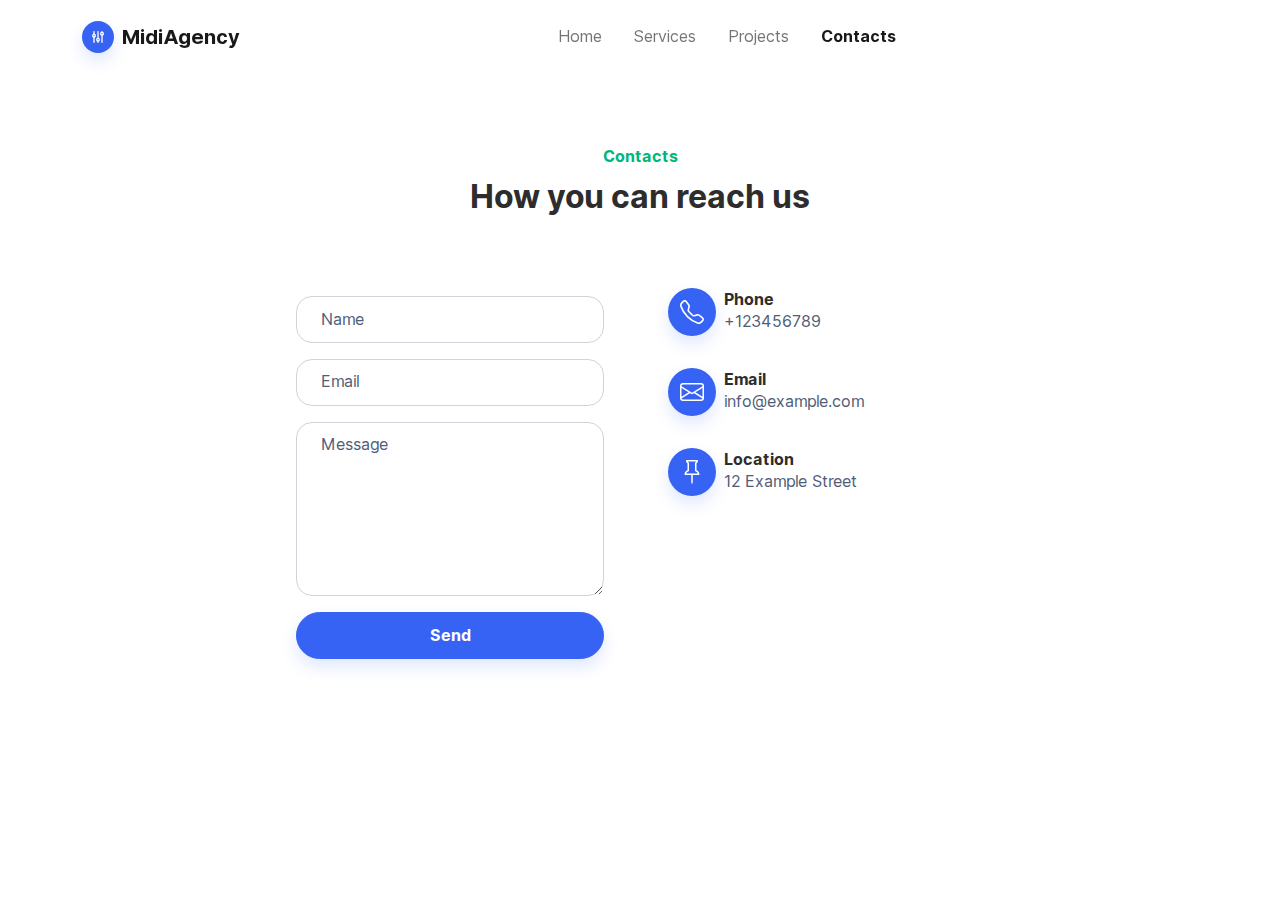
==== contacts.html @ 2e275715 "Website update." ====
<!DOCTYPE html><html lang="en"><head><meta charset="utf-8"><meta name="viewport" content="width=device-width, initial-scale=1.0, shrink-to-fit=no"><title>Contacts - MidiAgency</title><meta name="description" content="MIDI is the world of electronic music artists' agency located in Berlin but is spread all over the world

Our agency is home to a broad staff of talented artists who specialize in all the sounds that move across the entire dance and energy spectrum. With our large selection of artists with unique music, a dedicated team of agents, we are focused on fulfilling the vocal wishes of our clients.
Quality, diligence and commitment are the driving forces behind our agency and dedicated staff.

In addition to booking services, Midi DJ also specializes in managing artists,
Concepts for productions, event support, music, marketing, creative services and production of goods."><link rel="stylesheet" href="/assets/bootstrap/css/bootstrap.min.css?h=db32010cfab07e0465236900e731e9e0"><link rel="stylesheet" href="https://use.fontawesome.com/releases/v5.12.0/css/all.css"><link rel="stylesheet" href="/assets/css/styles.min.css?h=12115ed2b6f255885b6e2bec62ffead2"></head><body style="/*background: url(&quot;design.jpg&quot;);*/background-position: 0 -60px;"><!-- Start: Navbar Centered Links --><nav class="navbar navbar-light navbar-expand-md fixed-top navbar-shrink py-3" id="mainNav"><div class="container"><a class="navbar-brand d-flex align-items-center" href="/"><span class="bs-icon-sm bs-icon-circle bs-icon-primary shadow d-flex justify-content-center align-items-center me-2 bs-icon"><svg xmlns="http://www.w3.org/2000/svg" width="1em" height="1em" viewBox="0 0 24 24" stroke-width="2" stroke="currentColor" fill="none" stroke-linecap="round" stroke-linejoin="round" class="icon icon-tabler icon-tabler-adjustments">
  <path stroke="none" d="M0 0h24v24H0z" fill="none"></path>
  <circle cx="6" cy="10" r="2"></circle>
  <line x1="6" y1="4" x2="6" y2="8"></line>
  <line x1="6" y1="12" x2="6" y2="20"></line>
  <circle cx="12" cy="16" r="2"></circle>
  <line x1="12" y1="4" x2="12" y2="14"></line>
  <line x1="12" y1="18" x2="12" y2="20"></line>
  <circle cx="18" cy="7" r="2"></circle>
  <line x1="18" y1="4" x2="18" y2="5"></line>
  <line x1="18" y1="9" x2="18" y2="20"></line>
</svg></span><span>MidiAgency</span></a><button data-bs-toggle="collapse" class="navbar-toggler" data-bs-target="#navcol-1"><span class="visually-hidden">Toggle navigation</span><span class="navbar-toggler-icon"></span></button><div class="collapse navbar-collapse" id="navcol-1"><ul class="navbar-nav mx-auto"><li class="nav-item"><a class="nav-link" href="/index.html">Home</a></li><li class="nav-item"><a class="nav-link" href="/services.html">Services</a></li><li class="nav-item"><a class="nav-link" href="/projects.html">Projects</a></li><li class="nav-item"><a class="nav-link active" href="/contacts.html">Contacts</a></li></ul></div></div></nav><!-- End: Navbar Centered Links --><!-- Start: Contact Details --><section class="py-5 mt-5"><div class="container py-5"><div class="row mb-5"><div class="col-md-8 col-xl-6 text-center mx-auto"><p class="fw-bold text-success mb-2">Contacts</p><h2 class="fw-bold">How you can reach us</h2></div></div><div class="row d-flex justify-content-center"><div class="col-md-6 col-xl-4"><div><form class="p-3 p-xl-4" method="post"><!-- Start: Success Example --><div class="mb-3"><input class="form-control" type="text" id="name-1" name="name" placeholder="Name"></div><!-- End: Success Example --><!-- Start: Error Example --><div class="mb-3"><input class="form-control" type="email" id="email-1" name="email" placeholder="Email"></div><!-- End: Error Example --><div class="mb-3"><textarea class="form-control" id="message-1" name="message" rows="6" placeholder="Message"></textarea></div><div><button class="btn btn-primary shadow d-block w-100" type="submit">Send </button></div></form></div></div><div class="col-md-4 col-xl-4 d-flex justify-content-center justify-content-xl-start"><div class="d-flex flex-wrap flex-md-column justify-content-md-start align-items-md-start h-100"><div class="d-flex align-items-center p-3"><div class="bs-icon-md bs-icon-circle bs-icon-primary shadow d-flex flex-shrink-0 justify-content-center align-items-center d-inline-block bs-icon bs-icon-md"><svg xmlns="http://www.w3.org/2000/svg" width="1em" height="1em" fill="currentColor" viewBox="0 0 16 16" class="bi bi-telephone">
  <path d="M3.654 1.328a.678.678 0 0 0-1.015-.063L1.605 2.3c-.483.484-.661 1.169-.45 1.77a17.568 17.568 0 0 0 4.168 6.608 17.569 17.569 0 0 0 6.608 4.168c.601.211 1.286.033 1.77-.45l1.034-1.034a.678.678 0 0 0-.063-1.015l-2.307-1.794a.678.678 0 0 0-.58-.122l-2.19.547a1.745 1.745 0 0 1-1.657-.459L5.482 8.062a1.745 1.745 0 0 1-.46-1.657l.548-2.19a.678.678 0 0 0-.122-.58L3.654 1.328zM1.884.511a1.745 1.745 0 0 1 2.612.163L6.29 2.98c.329.423.445.974.315 1.494l-.547 2.19a.678.678 0 0 0 .178.643l2.457 2.457a.678.678 0 0 0 .644.178l2.189-.547a1.745 1.745 0 0 1 1.494.315l2.306 1.794c.829.645.905 1.87.163 2.611l-1.034 1.034c-.74.74-1.846 1.065-2.877.702a18.634 18.634 0 0 1-7.01-4.42 18.634 18.634 0 0 1-4.42-7.009c-.362-1.03-.037-2.137.703-2.877L1.885.511z"></path>
</svg></div><div class="px-2"><h6 class="fw-bold mb-0">Phone</h6><p class="text-muted mb-0">+123456789</p></div></div><div class="d-flex align-items-center p-3"><div class="bs-icon-md bs-icon-circle bs-icon-primary shadow d-flex flex-shrink-0 justify-content-center align-items-center d-inline-block bs-icon bs-icon-md"><svg xmlns="http://www.w3.org/2000/svg" width="1em" height="1em" fill="currentColor" viewBox="0 0 16 16" class="bi bi-envelope">
  <path fill-rule="evenodd" d="M0 4a2 2 0 0 1 2-2h12a2 2 0 0 1 2 2v8a2 2 0 0 1-2 2H2a2 2 0 0 1-2-2V4Zm2-1a1 1 0 0 0-1 1v.217l7 4.2 7-4.2V4a1 1 0 0 0-1-1H2Zm13 2.383-4.708 2.825L15 11.105V5.383Zm-.034 6.876-5.64-3.471L8 9.583l-1.326-.795-5.64 3.47A1 1 0 0 0 2 13h12a1 1 0 0 0 .966-.741ZM1 11.105l4.708-2.897L1 5.383v5.722Z"></path>
</svg></div><div class="px-2"><h6 class="fw-bold mb-0">Email</h6><p class="text-muted mb-0">info@example.com</p></div></div><div class="d-flex align-items-center p-3"><div class="bs-icon-md bs-icon-circle bs-icon-primary shadow d-flex flex-shrink-0 justify-content-center align-items-center d-inline-block bs-icon bs-icon-md"><svg xmlns="http://www.w3.org/2000/svg" width="1em" height="1em" fill="currentColor" viewBox="0 0 16 16" class="bi bi-pin">
  <path d="M4.146.146A.5.5 0 0 1 4.5 0h7a.5.5 0 0 1 .5.5c0 .68-.342 1.174-.646 1.479-.126.125-.25.224-.354.298v4.431l.078.048c.203.127.476.314.751.555C12.36 7.775 13 8.527 13 9.5a.5.5 0 0 1-.5.5h-4v4.5c0 .276-.224 1.5-.5 1.5s-.5-1.224-.5-1.5V10h-4a.5.5 0 0 1-.5-.5c0-.973.64-1.725 1.17-2.189A5.921 5.921 0 0 1 5 6.708V2.277a2.77 2.77 0 0 1-.354-.298C4.342 1.674 4 1.179 4 .5a.5.5 0 0 1 .146-.354zm1.58 1.408-.002-.001.002.001zm-.002-.001.002.001A.5.5 0 0 1 6 2v5a.5.5 0 0 1-.276.447h-.002l-.012.007-.054.03a4.922 4.922 0 0 0-.827.58c-.318.278-.585.596-.725.936h7.792c-.14-.34-.407-.658-.725-.936a4.915 4.915 0 0 0-.881-.61l-.012-.006h-.002A.5.5 0 0 1 10 7V2a.5.5 0 0 1 .295-.458 1.775 1.775 0 0 0 .351-.271c.08-.08.155-.17.214-.271H5.14c.06.1.133.191.214.271a1.78 1.78 0 0 0 .37.282z"></path>
</svg></div><div class="px-2"><h6 class="fw-bold mb-0">Location</h6><p class="text-muted mb-0">12 Example Street</p></div></div></div></div></div></div></section><!-- End: Contact Details --><!-- Start: Footer Multi Column --><footer class="bg-primary-gradient"></footer><!-- End: Footer Multi Column --><script src="https://cdnjs.cloudflare.com/ajax/libs/jquery/3.6.0/jquery.min.js"></script><script src="https://cdn.jsdelivr.net/npm/bootstrap@5.1.3/dist/js/bootstrap.bundle.min.js"></script><script src="/assets/js/script.min.js?h=2d5c83a0b230af4e0f7b277aff5d5fd7"></script></body></html>
---- assets/css/styles.min.css ----
@font-face{font-family:Inter;src:url(/assets/fonts/UcC73FwrK3iLTeHuS_fvQtMwCp50KnMa2JL7W0Q5n-wU.woff2?h=61f4f1af6dde9423e3bc294e742960f8) format('woff2');font-weight:300;font-style:normal;font-display:swap;unicode-range:U+0460-052F,U+1C80-1C88,U+20B4,U+2DE0-2DFF,U+A640-A69F,U+FE2E-FE2F}@font-face{font-family:Inter;src:url(/assets/fonts/UcC73FwrK3iLTeHuS_fvQtMwCp50KnMa0ZL7W0Q5n-wU.woff2?h=61f4f1af6dde9423e3bc294e742960f8) format('woff2');font-weight:300;font-style:normal;font-display:swap;unicode-range:U+0400-045F,U+0490-0491,U+04B0-04B1,U+2116}@font-face{font-family:Inter;src:url(/assets/fonts/UcC73FwrK3iLTeHuS_fvQtMwCp50KnMa2ZL7W0Q5n-wU.woff2?h=61f4f1af6dde9423e3bc294e742960f8) format('woff2');font-weight:300;font-style:normal;font-display:swap;unicode-range:U+1F00-1FFF}@font-face{font-family:Inter;src:url(/assets/fonts/UcC73FwrK3iLTeHuS_fvQtMwCp50KnMa1pL7W0Q5n-wU.woff2?h=61f4f1af6dde9423e3bc294e742960f8) format('woff2');font-weight:300;font-style:normal;font-display:swap;unicode-range:U+0370-03FF}@font-face{font-family:Inter;src:url(/assets/fonts/UcC73FwrK3iLTeHuS_fvQtMwCp50KnMa2pL7W0Q5n-wU.woff2?h=61f4f1af6dde9423e3bc294e742960f8) format('woff2');font-weight:300;font-style:normal;font-display:swap;unicode-range:U+0102-0103,U+0110-0111,U+0128-0129,U+0168-0169,U+01A0-01A1,U+01AF-01B0,U+1EA0-1EF9,U+20AB}@font-face{font-family:Inter;src:url(/assets/fonts/UcC73FwrK3iLTeHuS_fvQtMwCp50KnMa25L7W0Q5n-wU.woff2?h=61f4f1af6dde9423e3bc294e742960f8) format('woff2');font-weight:300;font-style:normal;font-display:swap;unicode-range:U+0100-024F,U+0259,U+1E00-1EFF,U+2020,U+20A0-20AB,U+20AD-20CF,U+2113,U+2C60-2C7F,U+A720-A7FF}@font-face{font-family:Inter;src:url(/assets/fonts/UcC73FwrK3iLTeHuS_fvQtMwCp50KnMa1ZL7W0Q5nw.woff2?h=61f4f1af6dde9423e3bc294e742960f8) format('woff2');font-weight:300;font-style:normal;font-display:swap;unicode-range:U+0000-00FF,U+0131,U+0152-0153,U+02BB-02BC,U+02C6,U+02DA,U+02DC,U+2000-206F,U+2074,U+20AC,U+2122,U+2191,U+2193,U+2212,U+2215,U+FEFF,U+FFFD}@font-face{font-family:Inter;src:url(/assets/fonts/UcC73FwrK3iLTeHuS_fvQtMwCp50KnMa2JL7W0Q5n-wU.woff2?h=61f4f1af6dde9423e3bc294e742960f8) format('woff2');font-weight:400;font-style:normal;font-display:swap;unicode-range:U+0460-052F,U+1C80-1C88,U+20B4,U+2DE0-2DFF,U+A640-A69F,U+FE2E-FE2F}@font-face{font-family:Inter;src:url(/assets/fonts/UcC73FwrK3iLTeHuS_fvQtMwCp50KnMa0ZL7W0Q5n-wU.woff2?h=61f4f1af6dde9423e3bc294e742960f8) format('woff2');font-weight:400;font-style:normal;font-display:swap;unicode-range:U+0400-045F,U+0490-0491,U+04B0-04B1,U+2116}@font-face{font-family:Inter;src:url(/assets/fonts/UcC73FwrK3iLTeHuS_fvQtMwCp50KnMa2ZL7W0Q5n-wU.woff2?h=61f4f1af6dde9423e3bc294e742960f8) format('woff2');font-weight:400;font-style:normal;font-display:swap;unicode-range:U+1F00-1FFF}@font-face{font-family:Inter;src:url(/assets/fonts/UcC73FwrK3iLTeHuS_fvQtMwCp50KnMa1pL7W0Q5n-wU.woff2?h=61f4f1af6dde9423e3bc294e742960f8) format('woff2');font-weight:400;font-style:normal;font-display:swap;unicode-range:U+0370-03FF}@font-face{font-family:Inter;src:url(/assets/fonts/UcC73FwrK3iLTeHuS_fvQtMwCp50KnMa2pL7W0Q5n-wU.woff2?h=61f4f1af6dde9423e3bc294e742960f8) format('woff2');font-weight:400;font-style:normal;font-display:swap;unicode-range:U+0102-0103,U+0110-0111,U+0128-0129,U+0168-0169,U+01A0-01A1,U+01AF-01B0,U+1EA0-1EF9,U+20AB}@font-face{font-family:Inter;src:url(/assets/fonts/UcC73FwrK3iLTeHuS_fvQtMwCp50KnMa25L7W0Q5n-wU.woff2?h=61f4f1af6dde9423e3bc294e742960f8) format('woff2');font-weight:400;font-style:normal;font-display:swap;unicode-range:U+0100-024F,U+0259,U+1E00-1EFF,U+2020,U+20A0-20AB,U+20AD-20CF,U+2113,U+2C60-2C7F,U+A720-A7FF}@font-face{font-family:Inter;src:url(/assets/fonts/UcC73FwrK3iLTeHuS_fvQtMwCp50KnMa1ZL7W0Q5nw.woff2?h=61f4f1af6dde9423e3bc294e742960f8) format('woff2');font-weight:400;font-style:normal;font-display:swap;unicode-range:U+0000-00FF,U+0131,U+0152-0153,U+02BB-02BC,U+02C6,U+02DA,U+02DC,U+2000-206F,U+2074,U+20AC,U+2122,U+2191,U+2193,U+2212,U+2215,U+FEFF,U+FFFD}@font-face{font-family:Inter;src:url(/assets/fonts/UcC73FwrK3iLTeHuS_fvQtMwCp50KnMa2JL7W0Q5n-wU.woff2?h=61f4f1af6dde9423e3bc294e742960f8) format('woff2');font-weight:600;font-style:normal;font-display:swap;unicode-range:U+0460-052F,U+1C80-1C88,U+20B4,U+2DE0-2DFF,U+A640-A69F,U+FE2E-FE2F}@font-face{font-family:Inter;src:url(/assets/fonts/UcC73FwrK3iLTeHuS_fvQtMwCp50KnMa0ZL7W0Q5n-wU.woff2?h=61f4f1af6dde9423e3bc294e742960f8) format('woff2');font-weight:600;font-style:normal;font-display:swap;unicode-range:U+0400-045F,U+0490-0491,U+04B0-04B1,U+2116}@font-face{font-family:Inter;src:url(/assets/fonts/UcC73FwrK3iLTeHuS_fvQtMwCp50KnMa2ZL7W0Q5n-wU.woff2?h=61f4f1af6dde9423e3bc294e742960f8) format('woff2');font-weight:600;font-style:normal;font-display:swap;unicode-range:U+1F00-1FFF}@font-face{font-family:Inter;src:url(/assets/fonts/UcC73FwrK3iLTeHuS_fvQtMwCp50KnMa1pL7W0Q5n-wU.woff2?h=61f4f1af6dde9423e3bc294e742960f8) format('woff2');font-weight:600;font-style:normal;font-display:swap;unicode-range:U+0370-03FF}@font-face{font-family:Inter;src:url(/assets/fonts/UcC73FwrK3iLTeHuS_fvQtMwCp50KnMa2pL7W0Q5n-wU.woff2?h=61f4f1af6dde9423e3bc294e742960f8) format('woff2');font-weight:600;font-style:normal;font-display:swap;unicode-range:U+0102-0103,U+0110-0111,U+0128-0129,U+0168-0169,U+01A0-01A1,U+01AF-01B0,U+1EA0-1EF9,U+20AB}@font-face{font-family:Inter;src:url(/assets/fonts/UcC73FwrK3iLTeHuS_fvQtMwCp50KnMa25L7W0Q5n-wU.woff2?h=61f4f1af6dde9423e3bc294e742960f8) format('woff2');font-weight:600;font-style:normal;font-display:swap;unicode-range:U+0100-024F,U+0259,U+1E00-1EFF,U+2020,U+20A0-20AB,U+20AD-20CF,U+2113,U+2C60-2C7F,U+A720-A7FF}@font-face{font-family:Inter;src:url(/assets/fonts/UcC73FwrK3iLTeHuS_fvQtMwCp50KnMa1ZL7W0Q5nw.woff2?h=61f4f1af6dde9423e3bc294e742960f8) format('woff2');font-weight:600;font-style:normal;font-display:swap;unicode-range:U+0000-00FF,U+0131,U+0152-0153,U+02BB-02BC,U+02C6,U+02DA,U+02DC,U+2000-206F,U+2074,U+20AC,U+2122,U+2191,U+2193,U+2212,U+2215,U+FEFF,U+FFFD}@font-face{font-family:Inter;src:url(/assets/fonts/UcC73FwrK3iLTeHuS_fvQtMwCp50KnMa2JL7W0Q5n-wU.woff2?h=61f4f1af6dde9423e3bc294e742960f8) format('woff2');font-weight:700;font-style:normal;font-display:swap;unicode-range:U+0460-052F,U+1C80-1C88,U+20B4,U+2DE0-2DFF,U+A640-A69F,U+FE2E-FE2F}@font-face{font-family:Inter;src:url(/assets/fonts/UcC73FwrK3iLTeHuS_fvQtMwCp50KnMa0ZL7W0Q5n-wU.woff2?h=61f4f1af6dde9423e3bc294e742960f8) format('woff2');font-weight:700;font-style:normal;font-display:swap;unicode-range:U+0400-045F,U+0490-0491,U+04B0-04B1,U+2116}@font-face{font-family:Inter;src:url(/assets/fonts/UcC73FwrK3iLTeHuS_fvQtMwCp50KnMa2ZL7W0Q5n-wU.woff2?h=61f4f1af6dde9423e3bc294e742960f8) format('woff2');font-weight:700;font-style:normal;font-display:swap;unicode-range:U+1F00-1FFF}@font-face{font-family:Inter;src:url(/assets/fonts/UcC73FwrK3iLTeHuS_fvQtMwCp50KnMa1pL7W0Q5n-wU.woff2?h=61f4f1af6dde9423e3bc294e742960f8) format('woff2');font-weight:700;font-style:normal;font-display:swap;unicode-range:U+0370-03FF}@font-face{font-family:Inter;src:url(/assets/fonts/UcC73FwrK3iLTeHuS_fvQtMwCp50KnMa2pL7W0Q5n-wU.woff2?h=61f4f1af6dde9423e3bc294e742960f8) format('woff2');font-weight:700;font-style:normal;font-display:swap;unicode-range:U+0102-0103,U+0110-0111,U+0128-0129,U+0168-0169,U+01A0-01A1,U+01AF-01B0,U+1EA0-1EF9,U+20AB}@font-face{font-family:Inter;src:url(/assets/fonts/UcC73FwrK3iLTeHuS_fvQtMwCp50KnMa25L7W0Q5n-wU.woff2?h=61f4f1af6dde9423e3bc294e742960f8) format('woff2');font-weight:700;font-style:normal;font-display:swap;unicode-range:U+0100-024F,U+0259,U+1E00-1EFF,U+2020,U+20A0-20AB,U+20AD-20CF,U+2113,U+2C60-2C7F,U+A720-A7FF}@font-face{font-family:Inter;src:url(/assets/fonts/UcC73FwrK3iLTeHuS_fvQtMwCp50KnMa1ZL7W0Q5nw.woff2?h=61f4f1af6dde9423e3bc294e742960f8) format('woff2');font-weight:700;font-style:normal;font-display:swap;unicode-range:U+0000-00FF,U+0131,U+0152-0153,U+02BB-02BC,U+02C6,U+02DA,U+02DC,U+2000-206F,U+2074,U+20AC,U+2122,U+2191,U+2193,U+2212,U+2215,U+FEFF,U+FFFD}@font-face{font-family:Inter;src:url(/assets/fonts/UcC73FwrK3iLTeHuS_fvQtMwCp50KnMa2JL7W0Q5n-wU.woff2?h=61f4f1af6dde9423e3bc294e742960f8) format('woff2');font-weight:800;font-style:normal;font-display:swap;unicode-range:U+0460-052F,U+1C80-1C88,U+20B4,U+2DE0-2DFF,U+A640-A69F,U+FE2E-FE2F}@font-face{font-family:Inter;src:url(/assets/fonts/UcC73FwrK3iLTeHuS_fvQtMwCp50KnMa0ZL7W0Q5n-wU.woff2?h=61f4f1af6dde9423e3bc294e742960f8) format('woff2');font-weight:800;font-style:normal;font-display:swap;unicode-range:U+0400-045F,U+0490-0491,U+04B0-04B1,U+2116}@font-face{font-family:Inter;src:url(/assets/fonts/UcC73FwrK3iLTeHuS_fvQtMwCp50KnMa2ZL7W0Q5n-wU.woff2?h=61f4f1af6dde9423e3bc294e742960f8) format('woff2');font-weight:800;font-style:normal;font-display:swap;unicode-range:U+1F00-1FFF}@font-face{font-family:Inter;src:url(/assets/fonts/UcC73FwrK3iLTeHuS_fvQtMwCp50KnMa1pL7W0Q5n-wU.woff2?h=61f4f1af6dde9423e3bc294e742960f8) format('woff2');font-weight:800;font-style:normal;font-display:swap;unicode-range:U+0370-03FF}@font-face{font-family:Inter;src:url(/assets/fonts/UcC73FwrK3iLTeHuS_fvQtMwCp50KnMa2pL7W0Q5n-wU.woff2?h=61f4f1af6dde9423e3bc294e742960f8) format('woff2');font-weight:800;font-style:normal;font-display:swap;unicode-range:U+0102-0103,U+0110-0111,U+0128-0129,U+0168-0169,U+01A0-01A1,U+01AF-01B0,U+1EA0-1EF9,U+20AB}@font-face{font-family:Inter;src:url(/assets/fonts/UcC73FwrK3iLTeHuS_fvQtMwCp50KnMa25L7W0Q5n-wU.woff2?h=61f4f1af6dde9423e3bc294e742960f8) format('woff2');font-weight:800;font-style:normal;font-display:swap;unicode-range:U+0100-024F,U+0259,U+1E00-1EFF,U+2020,U+20A0-20AB,U+20AD-20CF,U+2113,U+2C60-2C7F,U+A720-A7FF}@font-face{font-family:Inter;src:url(/assets/fonts/UcC73FwrK3iLTeHuS_fvQtMwCp50KnMa1ZL7W0Q5nw.woff2?h=61f4f1af6dde9423e3bc294e742960f8) format('woff2');font-weight:800;font-style:normal;font-display:swap;unicode-range:U+0000-00FF,U+0131,U+0152-0153,U+02BB-02BC,U+02C6,U+02DA,U+02DC,U+2000-206F,U+2074,U+20AC,U+2122,U+2191,U+2193,U+2212,U+2215,U+FEFF,U+FFFD}
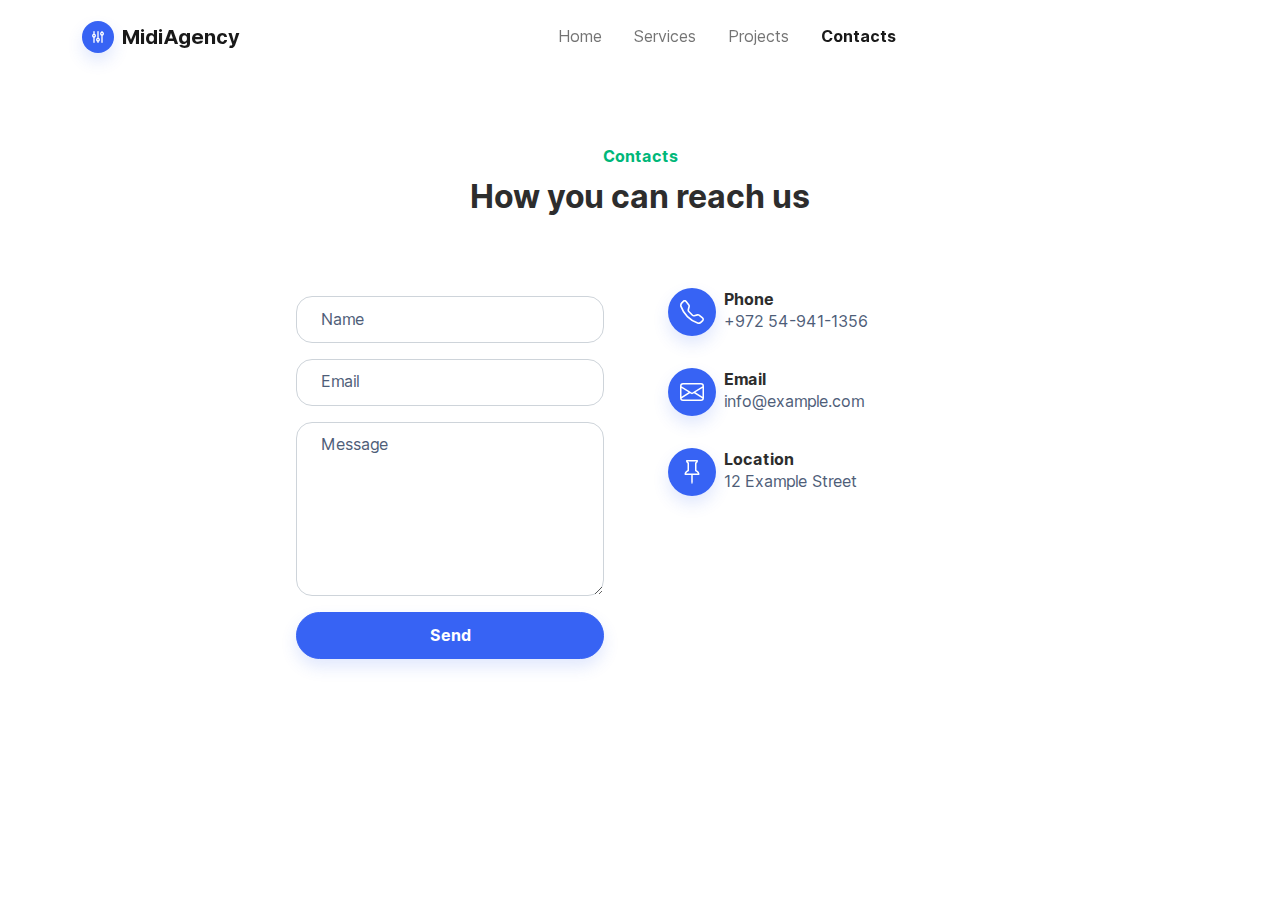
==== commit 7268e136: "Website update." ====
--- a/contacts.html
+++ b/contacts.html
@@ -4,7 +4,7 @@
 Quality, diligence and commitment are the driving forces behind our agency and dedicated staff.
 
 In addition to booking services, Midi DJ also specializes in managing artists,
-Concepts for productions, event support, music, marketing, creative services and production of goods."><link rel="stylesheet" href="/assets/bootstrap/css/bootstrap.min.css?h=db32010cfab07e0465236900e731e9e0"><link rel="stylesheet" href="https://use.fontawesome.com/releases/v5.12.0/css/all.css"><link rel="stylesheet" href="/assets/css/styles.min.css?h=12115ed2b6f255885b6e2bec62ffead2"></head><body style="/*background: url(&quot;design.jpg&quot;);*/background-position: 0 -60px;"><!-- Start: Navbar Centered Links --><nav class="navbar navbar-light navbar-expand-md fixed-top navbar-shrink py-3" id="mainNav"><div class="container"><a class="navbar-brand d-flex align-items-center" href="/"><span class="bs-icon-sm bs-icon-circle bs-icon-primary shadow d-flex justify-content-center align-items-center me-2 bs-icon"><svg xmlns="http://www.w3.org/2000/svg" width="1em" height="1em" viewBox="0 0 24 24" stroke-width="2" stroke="currentColor" fill="none" stroke-linecap="round" stroke-linejoin="round" class="icon icon-tabler icon-tabler-adjustments">
+Concepts for productions, event support, music, marketing, creative services and production of goods."><link rel="stylesheet" href="/assets/bootstrap/css/bootstrap.min.css?h=410680ff209e7062244764982566d50f"><link rel="stylesheet" href="https://use.fontawesome.com/releases/v5.12.0/css/all.css"><link rel="stylesheet" href="/assets/css/styles.min.css?h=16138c162886e720baf637e8d35805d2"></head><body style="/*background: url(&quot;design.jpg&quot;);*/background-position: 0 -60px;"><!-- Start: Navbar Centered Links --><nav class="navbar navbar-light navbar-expand-md fixed-top navbar-shrink py-3" id="mainNav"><div class="container"><a class="navbar-brand d-flex align-items-center" href="/"><span class="bs-icon-sm bs-icon-circle bs-icon-primary shadow d-flex justify-content-center align-items-center me-2 bs-icon"><svg xmlns="http://www.w3.org/2000/svg" width="1em" height="1em" viewBox="0 0 24 24" stroke-width="2" stroke="currentColor" fill="none" stroke-linecap="round" stroke-linejoin="round" class="icon icon-tabler icon-tabler-adjustments">
   <path stroke="none" d="M0 0h24v24H0z" fill="none"></path>
   <circle cx="6" cy="10" r="2"></circle>
   <line x1="6" y1="4" x2="6" y2="8"></line>
@@ -17,7 +17,7 @@
   <line x1="18" y1="9" x2="18" y2="20"></line>
 </svg></span><span>MidiAgency</span></a><button data-bs-toggle="collapse" class="navbar-toggler" data-bs-target="#navcol-1"><span class="visually-hidden">Toggle navigation</span><span class="navbar-toggler-icon"></span></button><div class="collapse navbar-collapse" id="navcol-1"><ul class="navbar-nav mx-auto"><li class="nav-item"><a class="nav-link" href="/index.html">Home</a></li><li class="nav-item"><a class="nav-link" href="/services.html">Services</a></li><li class="nav-item"><a class="nav-link" href="/projects.html">Projects</a></li><li class="nav-item"><a class="nav-link active" href="/contacts.html">Contacts</a></li></ul></div></div></nav><!-- End: Navbar Centered Links --><!-- Start: Contact Details --><section class="py-5 mt-5"><div class="container py-5"><div class="row mb-5"><div class="col-md-8 col-xl-6 text-center mx-auto"><p class="fw-bold text-success mb-2">Contacts</p><h2 class="fw-bold">How you can reach us</h2></div></div><div class="row d-flex justify-content-center"><div class="col-md-6 col-xl-4"><div><form class="p-3 p-xl-4" method="post"><!-- Start: Success Example --><div class="mb-3"><input class="form-control" type="text" id="name-1" name="name" placeholder="Name"></div><!-- End: Success Example --><!-- Start: Error Example --><div class="mb-3"><input class="form-control" type="email" id="email-1" name="email" placeholder="Email"></div><!-- End: Error Example --><div class="mb-3"><textarea class="form-control" id="message-1" name="message" rows="6" placeholder="Message"></textarea></div><div><button class="btn btn-primary shadow d-block w-100" type="submit">Send </button></div></form></div></div><div class="col-md-4 col-xl-4 d-flex justify-content-center justify-content-xl-start"><div class="d-flex flex-wrap flex-md-column justify-content-md-start align-items-md-start h-100"><div class="d-flex align-items-center p-3"><div class="bs-icon-md bs-icon-circle bs-icon-primary shadow d-flex flex-shrink-0 justify-content-center align-items-center d-inline-block bs-icon bs-icon-md"><svg xmlns="http://www.w3.org/2000/svg" width="1em" height="1em" fill="currentColor" viewBox="0 0 16 16" class="bi bi-telephone">
   <path d="M3.654 1.328a.678.678 0 0 0-1.015-.063L1.605 2.3c-.483.484-.661 1.169-.45 1.77a17.568 17.568 0 0 0 4.168 6.608 17.569 17.569 0 0 0 6.608 4.168c.601.211 1.286.033 1.77-.45l1.034-1.034a.678.678 0 0 0-.063-1.015l-2.307-1.794a.678.678 0 0 0-.58-.122l-2.19.547a1.745 1.745 0 0 1-1.657-.459L5.482 8.062a1.745 1.745 0 0 1-.46-1.657l.548-2.19a.678.678 0 0 0-.122-.58L3.654 1.328zM1.884.511a1.745 1.745 0 0 1 2.612.163L6.29 2.98c.329.423.445.974.315 1.494l-.547 2.19a.678.678 0 0 0 .178.643l2.457 2.457a.678.678 0 0 0 .644.178l2.189-.547a1.745 1.745 0 0 1 1.494.315l2.306 1.794c.829.645.905 1.87.163 2.611l-1.034 1.034c-.74.74-1.846 1.065-2.877.702a18.634 18.634 0 0 1-7.01-4.42 18.634 18.634 0 0 1-4.42-7.009c-.362-1.03-.037-2.137.703-2.877L1.885.511z"></path>
-</svg></div><div class="px-2"><h6 class="fw-bold mb-0">Phone</h6><p class="text-muted mb-0">+123456789</p></div></div><div class="d-flex align-items-center p-3"><div class="bs-icon-md bs-icon-circle bs-icon-primary shadow d-flex flex-shrink-0 justify-content-center align-items-center d-inline-block bs-icon bs-icon-md"><svg xmlns="http://www.w3.org/2000/svg" width="1em" height="1em" fill="currentColor" viewBox="0 0 16 16" class="bi bi-envelope">
+</svg></div><div class="px-2"><h6 class="fw-bold mb-0">Phone</h6><p class="text-muted mb-0">+972 54-941-1356</p></div></div><div class="d-flex align-items-center p-3"><div class="bs-icon-md bs-icon-circle bs-icon-primary shadow d-flex flex-shrink-0 justify-content-center align-items-center d-inline-block bs-icon bs-icon-md"><svg xmlns="http://www.w3.org/2000/svg" width="1em" height="1em" fill="currentColor" viewBox="0 0 16 16" class="bi bi-envelope">
   <path fill-rule="evenodd" d="M0 4a2 2 0 0 1 2-2h12a2 2 0 0 1 2 2v8a2 2 0 0 1-2 2H2a2 2 0 0 1-2-2V4Zm2-1a1 1 0 0 0-1 1v.217l7 4.2 7-4.2V4a1 1 0 0 0-1-1H2Zm13 2.383-4.708 2.825L15 11.105V5.383Zm-.034 6.876-5.64-3.471L8 9.583l-1.326-.795-5.64 3.47A1 1 0 0 0 2 13h12a1 1 0 0 0 .966-.741ZM1 11.105l4.708-2.897L1 5.383v5.722Z"></path>
 </svg></div><div class="px-2"><h6 class="fw-bold mb-0">Email</h6><p class="text-muted mb-0">info@example.com</p></div></div><div class="d-flex align-items-center p-3"><div class="bs-icon-md bs-icon-circle bs-icon-primary shadow d-flex flex-shrink-0 justify-content-center align-items-center d-inline-block bs-icon bs-icon-md"><svg xmlns="http://www.w3.org/2000/svg" width="1em" height="1em" fill="currentColor" viewBox="0 0 16 16" class="bi bi-pin">
   <path d="M4.146.146A.5.5 0 0 1 4.5 0h7a.5.5 0 0 1 .5.5c0 .68-.342 1.174-.646 1.479-.126.125-.25.224-.354.298v4.431l.078.048c.203.127.476.314.751.555C12.36 7.775 13 8.527 13 9.5a.5.5 0 0 1-.5.5h-4v4.5c0 .276-.224 1.5-.5 1.5s-.5-1.224-.5-1.5V10h-4a.5.5 0 0 1-.5-.5c0-.973.64-1.725 1.17-2.189A5.921 5.921 0 0 1 5 6.708V2.277a2.77 2.77 0 0 1-.354-.298C4.342 1.674 4 1.179 4 .5a.5.5 0 0 1 .146-.354zm1.58 1.408-.002-.001.002.001zm-.002-.001.002.001A.5.5 0 0 1 6 2v5a.5.5 0 0 1-.276.447h-.002l-.012.007-.054.03a4.922 4.922 0 0 0-.827.58c-.318.278-.585.596-.725.936h7.792c-.14-.34-.407-.658-.725-.936a4.915 4.915 0 0 0-.881-.61l-.012-.006h-.002A.5.5 0 0 1 10 7V2a.5.5 0 0 1 .295-.458 1.775 1.775 0 0 0 .351-.271c.08-.08.155-.17.214-.271H5.14c.06.1.133.191.214.271a1.78 1.78 0 0 0 .37.282z"></path>
--- a/assets/css/styles.min.css
+++ b/assets/css/styles.min.css
@@ -1 +1 @@
-@font-face{font-family:Inter;src:url(/assets/fonts/UcC73FwrK3iLTeHuS_fvQtMwCp50KnMa2JL7W0Q5n-wU.woff2?h=61f4f1af6dde9423e3bc294e742960f8) format('woff2');font-weight:300;font-style:normal;font-display:swap;unicode-range:U+0460-052F,U+1C80-1C88,U+20B4,U+2DE0-2DFF,U+A640-A69F,U+FE2E-FE2F}@font-face{font-family:Inter;src:url(/assets/fonts/UcC73FwrK3iLTeHuS_fvQtMwCp50KnMa0ZL7W0Q5n-wU.woff2?h=61f4f1af6dde9423e3bc294e742960f8) format('woff2');font-weight:300;font-style:normal;font-display:swap;unicode-range:U+0400-045F,U+0490-0491,U+04B0-04B1,U+2116}@font-face{font-family:Inter;src:url(/assets/fonts/UcC73FwrK3iLTeHuS_fvQtMwCp50KnMa2ZL7W0Q5n-wU.woff2?h=61f4f1af6dde9423e3bc294e742960f8) format('woff2');font-weight:300;font-style:normal;font-display:swap;unicode-range:U+1F00-1FFF}@font-face{font-family:Inter;src:url(/assets/fonts/UcC73FwrK3iLTeHuS_fvQtMwCp50KnMa1pL7W0Q5n-wU.woff2?h=61f4f1af6dde9423e3bc294e742960f8) format('woff2');font-weight:300;font-style:normal;font-display:swap;unicode-range:U+0370-03FF}@font-face{font-family:Inter;src:url(/assets/fonts/UcC73FwrK3iLTeHuS_fvQtMwCp50KnMa2pL7W0Q5n-wU.woff2?h=61f4f1af6dde9423e3bc294e742960f8) format('woff2');font-weight:300;font-style:normal;font-display:swap;unicode-range:U+0102-0103,U+0110-0111,U+0128-0129,U+0168-0169,U+01A0-01A1,U+01AF-01B0,U+1EA0-1EF9,U+20AB}@font-face{font-family:Inter;src:url(/assets/fonts/UcC73FwrK3iLTeHuS_fvQtMwCp50KnMa25L7W0Q5n-wU.woff2?h=61f4f1af6dde9423e3bc294e742960f8) format('woff2');font-weight:300;font-style:normal;font-display:swap;unicode-range:U+0100-024F,U+0259,U+1E00-1EFF,U+2020,U+20A0-20AB,U+20AD-20CF,U+2113,U+2C60-2C7F,U+A720-A7FF}@font-face{font-family:Inter;src:url(/assets/fonts/UcC73FwrK3iLTeHuS_fvQtMwCp50KnMa1ZL7W0Q5nw.woff2?h=61f4f1af6dde9423e3bc294e742960f8) format('woff2');font-weight:300;font-style:normal;font-display:swap;unicode-range:U+0000-00FF,U+0131,U+0152-0153,U+02BB-02BC,U+02C6,U+02DA,U+02DC,U+2000-206F,U+2074,U+20AC,U+2122,U+2191,U+2193,U+2212,U+2215,U+FEFF,U+FFFD}@font-face{font-family:Inter;src:url(/assets/fonts/UcC73FwrK3iLTeHuS_fvQtMwCp50KnMa2JL7W0Q5n-wU.woff2?h=61f4f1af6dde9423e3bc294e742960f8) format('woff2');font-weight:400;font-style:normal;font-display:swap;unicode-range:U+0460-052F,U+1C80-1C88,U+20B4,U+2DE0-2DFF,U+A640-A69F,U+FE2E-FE2F}@font-face{font-family:Inter;src:url(/assets/fonts/UcC73FwrK3iLTeHuS_fvQtMwCp50KnMa0ZL7W0Q5n-wU.woff2?h=61f4f1af6dde9423e3bc294e742960f8) format('woff2');font-weight:400;font-style:normal;font-display:swap;unicode-range:U+0400-045F,U+0490-0491,U+04B0-04B1,U+2116}@font-face{font-family:Inter;src:url(/assets/fonts/UcC73FwrK3iLTeHuS_fvQtMwCp50KnMa2ZL7W0Q5n-wU.woff2?h=61f4f1af6dde9423e3bc294e742960f8) format('woff2');font-weight:400;font-style:normal;font-display:swap;unicode-range:U+1F00-1FFF}@font-face{font-family:Inter;src:url(/assets/fonts/UcC73FwrK3iLTeHuS_fvQtMwCp50KnMa1pL7W0Q5n-wU.woff2?h=61f4f1af6dde9423e3bc294e742960f8) format('woff2');font-weight:400;font-style:normal;font-display:swap;unicode-range:U+0370-03FF}@font-face{font-family:Inter;src:url(/assets/fonts/UcC73FwrK3iLTeHuS_fvQtMwCp50KnMa2pL7W0Q5n-wU.woff2?h=61f4f1af6dde9423e3bc294e742960f8) format('woff2');font-weight:400;font-style:normal;font-display:swap;unicode-range:U+0102-0103,U+0110-0111,U+0128-0129,U+0168-0169,U+01A0-01A1,U+01AF-01B0,U+1EA0-1EF9,U+20AB}@font-face{font-family:Inter;src:url(/assets/fonts/UcC73FwrK3iLTeHuS_fvQtMwCp50KnMa25L7W0Q5n-wU.woff2?h=61f4f1af6dde9423e3bc294e742960f8) format('woff2');font-weight:400;font-style:normal;font-display:swap;unicode-range:U+0100-024F,U+0259,U+1E00-1EFF,U+2020,U+20A0-20AB,U+20AD-20CF,U+2113,U+2C60-2C7F,U+A720-A7FF}@font-face{font-family:Inter;src:url(/assets/fonts/UcC73FwrK3iLTeHuS_fvQtMwCp50KnMa1ZL7W0Q5nw.woff2?h=61f4f1af6dde9423e3bc294e742960f8) format('woff2');font-weight:400;font-style:normal;font-display:swap;unicode-range:U+0000-00FF,U+0131,U+0152-0153,U+02BB-02BC,U+02C6,U+02DA,U+02DC,U+2000-206F,U+2074,U+20AC,U+2122,U+2191,U+2193,U+2212,U+2215,U+FEFF,U+FFFD}@font-face{font-family:Inter;src:url(/assets/fonts/UcC73FwrK3iLTeHuS_fvQtMwCp50KnMa2JL7W0Q5n-wU.woff2?h=61f4f1af6dde9423e3bc294e742960f8) format('woff2');font-weight:600;font-style:normal;font-display:swap;unicode-range:U+0460-052F,U+1C80-1C88,U+20B4,U+2DE0-2DFF,U+A640-A69F,U+FE2E-FE2F}@font-face{font-family:Inter;src:url(/assets/fonts/UcC73FwrK3iLTeHuS_fvQtMwCp50KnMa0ZL7W0Q5n-wU.woff2?h=61f4f1af6dde9423e3bc294e742960f8) format('woff2');font-weight:600;font-style:normal;font-display:swap;unicode-range:U+0400-045F,U+0490-0491,U+04B0-04B1,U+2116}@font-face{font-family:Inter;src:url(/assets/fonts/UcC73FwrK3iLTeHuS_fvQtMwCp50KnMa2ZL7W0Q5n-wU.woff2?h=61f4f1af6dde9423e3bc294e742960f8) format('woff2');font-weight:600;font-style:normal;font-display:swap;unicode-range:U+1F00-1FFF}@font-face{font-family:Inter;src:url(/assets/fonts/UcC73FwrK3iLTeHuS_fvQtMwCp50KnMa1pL7W0Q5n-wU.woff2?h=61f4f1af6dde9423e3bc294e742960f8) format('woff2');font-weight:600;font-style:normal;font-display:swap;unicode-range:U+0370-03FF}@font-face{font-family:Inter;src:url(/assets/fonts/UcC73FwrK3iLTeHuS_fvQtMwCp50KnMa2pL7W0Q5n-wU.woff2?h=61f4f1af6dde9423e3bc294e742960f8) format('woff2');font-weight:600;font-style:normal;font-display:swap;unicode-range:U+0102-0103,U+0110-0111,U+0128-0129,U+0168-0169,U+01A0-01A1,U+01AF-01B0,U+1EA0-1EF9,U+20AB}@font-face{font-family:Inter;src:url(/assets/fonts/UcC73FwrK3iLTeHuS_fvQtMwCp50KnMa25L7W0Q5n-wU.woff2?h=61f4f1af6dde9423e3bc294e742960f8) format('woff2');font-weight:600;font-style:normal;font-display:swap;unicode-range:U+0100-024F,U+0259,U+1E00-1EFF,U+2020,U+20A0-20AB,U+20AD-20CF,U+2113,U+2C60-2C7F,U+A720-A7FF}@font-face{font-family:Inter;src:url(/assets/fonts/UcC73FwrK3iLTeHuS_fvQtMwCp50KnMa1ZL7W0Q5nw.woff2?h=61f4f1af6dde9423e3bc294e742960f8) format('woff2');font-weight:600;font-style:normal;font-display:swap;unicode-range:U+0000-00FF,U+0131,U+0152-0153,U+02BB-02BC,U+02C6,U+02DA,U+02DC,U+2000-206F,U+2074,U+20AC,U+2122,U+2191,U+2193,U+2212,U+2215,U+FEFF,U+FFFD}@font-face{font-family:Inter;src:url(/assets/fonts/UcC73FwrK3iLTeHuS_fvQtMwCp50KnMa2JL7W0Q5n-wU.woff2?h=61f4f1af6dde9423e3bc294e742960f8) format('woff2');font-weight:700;font-style:normal;font-display:swap;unicode-range:U+0460-052F,U+1C80-1C88,U+20B4,U+2DE0-2DFF,U+A640-A69F,U+FE2E-FE2F}@font-face{font-family:Inter;src:url(/assets/fonts/UcC73FwrK3iLTeHuS_fvQtMwCp50KnMa0ZL7W0Q5n-wU.woff2?h=61f4f1af6dde9423e3bc294e742960f8) format('woff2');font-weight:700;font-style:normal;font-display:swap;unicode-range:U+0400-045F,U+0490-0491,U+04B0-04B1,U+2116}@font-face{font-family:Inter;src:url(/assets/fonts/UcC73FwrK3iLTeHuS_fvQtMwCp50KnMa2ZL7W0Q5n-wU.woff2?h=61f4f1af6dde9423e3bc294e742960f8) format('woff2');font-weight:700;font-style:normal;font-display:swap;unicode-range:U+1F00-1FFF}@font-face{font-family:Inter;src:url(/assets/fonts/UcC73FwrK3iLTeHuS_fvQtMwCp50KnMa1pL7W0Q5n-wU.woff2?h=61f4f1af6dde9423e3bc294e742960f8) format('woff2');font-weight:700;font-style:normal;font-display:swap;unicode-range:U+0370-03FF}@font-face{font-family:Inter;src:url(/assets/fonts/UcC73FwrK3iLTeHuS_fvQtMwCp50KnMa2pL7W0Q5n-wU.woff2?h=61f4f1af6dde9423e3bc294e742960f8) format('woff2');font-weight:700;font-style:normal;font-display:swap;unicode-range:U+0102-0103,U+0110-0111,U+0128-0129,U+0168-0169,U+01A0-01A1,U+01AF-01B0,U+1EA0-1EF9,U+20AB}@font-face{font-family:Inter;src:url(/assets/fonts/UcC73FwrK3iLTeHuS_fvQtMwCp50KnMa25L7W0Q5n-wU.woff2?h=61f4f1af6dde9423e3bc294e742960f8) format('woff2');font-weight:700;font-style:normal;font-display:swap;unicode-range:U+0100-024F,U+0259,U+1E00-1EFF,U+2020,U+20A0-20AB,U+20AD-20CF,U+2113,U+2C60-2C7F,U+A720-A7FF}@font-face{font-family:Inter;src:url(/assets/fonts/UcC73FwrK3iLTeHuS_fvQtMwCp50KnMa1ZL7W0Q5nw.woff2?h=61f4f1af6dde9423e3bc294e742960f8) format('woff2');font-weight:700;font-style:normal;font-display:swap;unicode-range:U+0000-00FF,U+0131,U+0152-0153,U+02BB-02BC,U+02C6,U+02DA,U+02DC,U+2000-206F,U+2074,U+20AC,U+2122,U+2191,U+2193,U+2212,U+2215,U+FEFF,U+FFFD}@font-face{font-family:Inter;src:url(/assets/fonts/UcC73FwrK3iLTeHuS_fvQtMwCp50KnMa2JL7W0Q5n-wU.woff2?h=61f4f1af6dde9423e3bc294e742960f8) format('woff2');font-weight:800;font-style:normal;font-display:swap;unicode-range:U+0460-052F,U+1C80-1C88,U+20B4,U+2DE0-2DFF,U+A640-A69F,U+FE2E-FE2F}@font-face{font-family:Inter;src:url(/assets/fonts/UcC73FwrK3iLTeHuS_fvQtMwCp50KnMa0ZL7W0Q5n-wU.woff2?h=61f4f1af6dde9423e3bc294e742960f8) format('woff2');font-weight:800;font-style:normal;font-display:swap;unicode-range:U+0400-045F,U+0490-0491,U+04B0-04B1,U+2116}@font-face{font-family:Inter;src:url(/assets/fonts/UcC73FwrK3iLTeHuS_fvQtMwCp50KnMa2ZL7W0Q5n-wU.woff2?h=61f4f1af6dde9423e3bc294e742960f8) format('woff2');font-weight:800;font-style:normal;font-display:swap;unicode-range:U+1F00-1FFF}@font-face{font-family:Inter;src:url(/assets/fonts/UcC73FwrK3iLTeHuS_fvQtMwCp50KnMa1pL7W0Q5n-wU.woff2?h=61f4f1af6dde9423e3bc294e742960f8) format('woff2');font-weight:800;font-style:normal;font-display:swap;unicode-range:U+0370-03FF}@font-face{font-family:Inter;src:url(/assets/fonts/UcC73FwrK3iLTeHuS_fvQtMwCp50KnMa2pL7W0Q5n-wU.woff2?h=61f4f1af6dde9423e3bc294e742960f8) format('woff2');font-weight:800;font-style:normal;font-display:swap;unicode-range:U+0102-0103,U+0110-0111,U+0128-0129,U+0168-0169,U+01A0-01A1,U+01AF-01B0,U+1EA0-1EF9,U+20AB}@font-face{font-family:Inter;src:url(/assets/fonts/UcC73FwrK3iLTeHuS_fvQtMwCp50KnMa25L7W0Q5n-wU.woff2?h=61f4f1af6dde9423e3bc294e742960f8) format('woff2');font-weight:800;font-style:normal;font-display:swap;unicode-range:U+0100-024F,U+0259,U+1E00-1EFF,U+2020,U+20A0-20AB,U+20AD-20CF,U+2113,U+2C60-2C7F,U+A720-A7FF}@font-face{font-family:Inter;src:url(/assets/fonts/UcC73FwrK3iLTeHuS_fvQtMwCp50KnMa1ZL7W0Q5nw.woff2?h=61f4f1af6dde9423e3bc294e742960f8) format('woff2');font-weight:800;font-style:normal;font-display:swap;unicode-range:U+0000-00FF,U+0131,U+0152-0153,U+02BB-02BC,U+02C6,U+02DA,U+02DC,U+2000-206F,U+2074,U+20AC,U+2122,U+2191,U+2193,U+2212,U+2215,U+FEFF,U+FFFD}+@font-face{font-family:Inter;src:url(/assets/fonts/UcC73FwrK3iLTeHuS_fvQtMwCp50KnMa2JL7W0Q5n-wU.woff2?h=fed125e7a8e61f8b41e66e3d311cf204) format('woff2');font-weight:300;font-style:normal;font-display:swap;unicode-range:U+0460-052F,U+1C80-1C88,U+20B4,U+2DE0-2DFF,U+A640-A69F,U+FE2E-FE2F}@font-face{font-family:Inter;src:url(/assets/fonts/UcC73FwrK3iLTeHuS_fvQtMwCp50KnMa0ZL7W0Q5n-wU.woff2?h=fed125e7a8e61f8b41e66e3d311cf204) format('woff2');font-weight:300;font-style:normal;font-display:swap;unicode-range:U+0400-045F,U+0490-0491,U+04B0-04B1,U+2116}@font-face{font-family:Inter;src:url(/assets/fonts/UcC73FwrK3iLTeHuS_fvQtMwCp50KnMa2ZL7W0Q5n-wU.woff2?h=fed125e7a8e61f8b41e66e3d311cf204) format('woff2');font-weight:300;font-style:normal;font-display:swap;unicode-range:U+1F00-1FFF}@font-face{font-family:Inter;src:url(/assets/fonts/UcC73FwrK3iLTeHuS_fvQtMwCp50KnMa1pL7W0Q5n-wU.woff2?h=fed125e7a8e61f8b41e66e3d311cf204) format('woff2');font-weight:300;font-style:normal;font-display:swap;unicode-range:U+0370-03FF}@font-face{font-family:Inter;src:url(/assets/fonts/UcC73FwrK3iLTeHuS_fvQtMwCp50KnMa2pL7W0Q5n-wU.woff2?h=fed125e7a8e61f8b41e66e3d311cf204) format('woff2');font-weight:300;font-style:normal;font-display:swap;unicode-range:U+0102-0103,U+0110-0111,U+0128-0129,U+0168-0169,U+01A0-01A1,U+01AF-01B0,U+1EA0-1EF9,U+20AB}@font-face{font-family:Inter;src:url(/assets/fonts/UcC73FwrK3iLTeHuS_fvQtMwCp50KnMa25L7W0Q5n-wU.woff2?h=fed125e7a8e61f8b41e66e3d311cf204) format('woff2');font-weight:300;font-style:normal;font-display:swap;unicode-range:U+0100-024F,U+0259,U+1E00-1EFF,U+2020,U+20A0-20AB,U+20AD-20CF,U+2113,U+2C60-2C7F,U+A720-A7FF}@font-face{font-family:Inter;src:url(/assets/fonts/UcC73FwrK3iLTeHuS_fvQtMwCp50KnMa1ZL7W0Q5nw.woff2?h=fed125e7a8e61f8b41e66e3d311cf204) format('woff2');font-weight:300;font-style:normal;font-display:swap;unicode-range:U+0000-00FF,U+0131,U+0152-0153,U+02BB-02BC,U+02C6,U+02DA,U+02DC,U+2000-206F,U+2074,U+20AC,U+2122,U+2191,U+2193,U+2212,U+2215,U+FEFF,U+FFFD}@font-face{font-family:Inter;src:url(/assets/fonts/UcC73FwrK3iLTeHuS_fvQtMwCp50KnMa2JL7W0Q5n-wU.woff2?h=fed125e7a8e61f8b41e66e3d311cf204) format('woff2');font-weight:400;font-style:normal;font-display:swap;unicode-range:U+0460-052F,U+1C80-1C88,U+20B4,U+2DE0-2DFF,U+A640-A69F,U+FE2E-FE2F}@font-face{font-family:Inter;src:url(/assets/fonts/UcC73FwrK3iLTeHuS_fvQtMwCp50KnMa0ZL7W0Q5n-wU.woff2?h=fed125e7a8e61f8b41e66e3d311cf204) format('woff2');font-weight:400;font-style:normal;font-display:swap;unicode-range:U+0400-045F,U+0490-0491,U+04B0-04B1,U+2116}@font-face{font-family:Inter;src:url(/assets/fonts/UcC73FwrK3iLTeHuS_fvQtMwCp50KnMa2ZL7W0Q5n-wU.woff2?h=fed125e7a8e61f8b41e66e3d311cf204) format('woff2');font-weight:400;font-style:normal;font-display:swap;unicode-range:U+1F00-1FFF}@font-face{font-family:Inter;src:url(/assets/fonts/UcC73FwrK3iLTeHuS_fvQtMwCp50KnMa1pL7W0Q5n-wU.woff2?h=fed125e7a8e61f8b41e66e3d311cf204) format('woff2');font-weight:400;font-style:normal;font-display:swap;unicode-range:U+0370-03FF}@font-face{font-family:Inter;src:url(/assets/fonts/UcC73FwrK3iLTeHuS_fvQtMwCp50KnMa2pL7W0Q5n-wU.woff2?h=fed125e7a8e61f8b41e66e3d311cf204) format('woff2');font-weight:400;font-style:normal;font-display:swap;unicode-range:U+0102-0103,U+0110-0111,U+0128-0129,U+0168-0169,U+01A0-01A1,U+01AF-01B0,U+1EA0-1EF9,U+20AB}@font-face{font-family:Inter;src:url(/assets/fonts/UcC73FwrK3iLTeHuS_fvQtMwCp50KnMa25L7W0Q5n-wU.woff2?h=fed125e7a8e61f8b41e66e3d311cf204) format('woff2');font-weight:400;font-style:normal;font-display:swap;unicode-range:U+0100-024F,U+0259,U+1E00-1EFF,U+2020,U+20A0-20AB,U+20AD-20CF,U+2113,U+2C60-2C7F,U+A720-A7FF}@font-face{font-family:Inter;src:url(/assets/fonts/UcC73FwrK3iLTeHuS_fvQtMwCp50KnMa1ZL7W0Q5nw.woff2?h=fed125e7a8e61f8b41e66e3d311cf204) format('woff2');font-weight:400;font-style:normal;font-display:swap;unicode-range:U+0000-00FF,U+0131,U+0152-0153,U+02BB-02BC,U+02C6,U+02DA,U+02DC,U+2000-206F,U+2074,U+20AC,U+2122,U+2191,U+2193,U+2212,U+2215,U+FEFF,U+FFFD}@font-face{font-family:Inter;src:url(/assets/fonts/UcC73FwrK3iLTeHuS_fvQtMwCp50KnMa2JL7W0Q5n-wU.woff2?h=fed125e7a8e61f8b41e66e3d311cf204) format('woff2');font-weight:600;font-style:normal;font-display:swap;unicode-range:U+0460-052F,U+1C80-1C88,U+20B4,U+2DE0-2DFF,U+A640-A69F,U+FE2E-FE2F}@font-face{font-family:Inter;src:url(/assets/fonts/UcC73FwrK3iLTeHuS_fvQtMwCp50KnMa0ZL7W0Q5n-wU.woff2?h=fed125e7a8e61f8b41e66e3d311cf204) format('woff2');font-weight:600;font-style:normal;font-display:swap;unicode-range:U+0400-045F,U+0490-0491,U+04B0-04B1,U+2116}@font-face{font-family:Inter;src:url(/assets/fonts/UcC73FwrK3iLTeHuS_fvQtMwCp50KnMa2ZL7W0Q5n-wU.woff2?h=fed125e7a8e61f8b41e66e3d311cf204) format('woff2');font-weight:600;font-style:normal;font-display:swap;unicode-range:U+1F00-1FFF}@font-face{font-family:Inter;src:url(/assets/fonts/UcC73FwrK3iLTeHuS_fvQtMwCp50KnMa1pL7W0Q5n-wU.woff2?h=fed125e7a8e61f8b41e66e3d311cf204) format('woff2');font-weight:600;font-style:normal;font-display:swap;unicode-range:U+0370-03FF}@font-face{font-family:Inter;src:url(/assets/fonts/UcC73FwrK3iLTeHuS_fvQtMwCp50KnMa2pL7W0Q5n-wU.woff2?h=fed125e7a8e61f8b41e66e3d311cf204) format('woff2');font-weight:600;font-style:normal;font-display:swap;unicode-range:U+0102-0103,U+0110-0111,U+0128-0129,U+0168-0169,U+01A0-01A1,U+01AF-01B0,U+1EA0-1EF9,U+20AB}@font-face{font-family:Inter;src:url(/assets/fonts/UcC73FwrK3iLTeHuS_fvQtMwCp50KnMa25L7W0Q5n-wU.woff2?h=fed125e7a8e61f8b41e66e3d311cf204) format('woff2');font-weight:600;font-style:normal;font-display:swap;unicode-range:U+0100-024F,U+0259,U+1E00-1EFF,U+2020,U+20A0-20AB,U+20AD-20CF,U+2113,U+2C60-2C7F,U+A720-A7FF}@font-face{font-family:Inter;src:url(/assets/fonts/UcC73FwrK3iLTeHuS_fvQtMwCp50KnMa1ZL7W0Q5nw.woff2?h=fed125e7a8e61f8b41e66e3d311cf204) format('woff2');font-weight:600;font-style:normal;font-display:swap;unicode-range:U+0000-00FF,U+0131,U+0152-0153,U+02BB-02BC,U+02C6,U+02DA,U+02DC,U+2000-206F,U+2074,U+20AC,U+2122,U+2191,U+2193,U+2212,U+2215,U+FEFF,U+FFFD}@font-face{font-family:Inter;src:url(/assets/fonts/UcC73FwrK3iLTeHuS_fvQtMwCp50KnMa2JL7W0Q5n-wU.woff2?h=fed125e7a8e61f8b41e66e3d311cf204) format('woff2');font-weight:700;font-style:normal;font-display:swap;unicode-range:U+0460-052F,U+1C80-1C88,U+20B4,U+2DE0-2DFF,U+A640-A69F,U+FE2E-FE2F}@font-face{font-family:Inter;src:url(/assets/fonts/UcC73FwrK3iLTeHuS_fvQtMwCp50KnMa0ZL7W0Q5n-wU.woff2?h=fed125e7a8e61f8b41e66e3d311cf204) format('woff2');font-weight:700;font-style:normal;font-display:swap;unicode-range:U+0400-045F,U+0490-0491,U+04B0-04B1,U+2116}@font-face{font-family:Inter;src:url(/assets/fonts/UcC73FwrK3iLTeHuS_fvQtMwCp50KnMa2ZL7W0Q5n-wU.woff2?h=fed125e7a8e61f8b41e66e3d311cf204) format('woff2');font-weight:700;font-style:normal;font-display:swap;unicode-range:U+1F00-1FFF}@font-face{font-family:Inter;src:url(/assets/fonts/UcC73FwrK3iLTeHuS_fvQtMwCp50KnMa1pL7W0Q5n-wU.woff2?h=fed125e7a8e61f8b41e66e3d311cf204) format('woff2');font-weight:700;font-style:normal;font-display:swap;unicode-range:U+0370-03FF}@font-face{font-family:Inter;src:url(/assets/fonts/UcC73FwrK3iLTeHuS_fvQtMwCp50KnMa2pL7W0Q5n-wU.woff2?h=fed125e7a8e61f8b41e66e3d311cf204) format('woff2');font-weight:700;font-style:normal;font-display:swap;unicode-range:U+0102-0103,U+0110-0111,U+0128-0129,U+0168-0169,U+01A0-01A1,U+01AF-01B0,U+1EA0-1EF9,U+20AB}@font-face{font-family:Inter;src:url(/assets/fonts/UcC73FwrK3iLTeHuS_fvQtMwCp50KnMa25L7W0Q5n-wU.woff2?h=fed125e7a8e61f8b41e66e3d311cf204) format('woff2');font-weight:700;font-style:normal;font-display:swap;unicode-range:U+0100-024F,U+0259,U+1E00-1EFF,U+2020,U+20A0-20AB,U+20AD-20CF,U+2113,U+2C60-2C7F,U+A720-A7FF}@font-face{font-family:Inter;src:url(/assets/fonts/UcC73FwrK3iLTeHuS_fvQtMwCp50KnMa1ZL7W0Q5nw.woff2?h=fed125e7a8e61f8b41e66e3d311cf204) format('woff2');font-weight:700;font-style:normal;font-display:swap;unicode-range:U+0000-00FF,U+0131,U+0152-0153,U+02BB-02BC,U+02C6,U+02DA,U+02DC,U+2000-206F,U+2074,U+20AC,U+2122,U+2191,U+2193,U+2212,U+2215,U+FEFF,U+FFFD}@font-face{font-family:Inter;src:url(/assets/fonts/UcC73FwrK3iLTeHuS_fvQtMwCp50KnMa2JL7W0Q5n-wU.woff2?h=fed125e7a8e61f8b41e66e3d311cf204) format('woff2');font-weight:800;font-style:normal;font-display:swap;unicode-range:U+0460-052F,U+1C80-1C88,U+20B4,U+2DE0-2DFF,U+A640-A69F,U+FE2E-FE2F}@font-face{font-family:Inter;src:url(/assets/fonts/UcC73FwrK3iLTeHuS_fvQtMwCp50KnMa0ZL7W0Q5n-wU.woff2?h=fed125e7a8e61f8b41e66e3d311cf204) format('woff2');font-weight:800;font-style:normal;font-display:swap;unicode-range:U+0400-045F,U+0490-0491,U+04B0-04B1,U+2116}@font-face{font-family:Inter;src:url(/assets/fonts/UcC73FwrK3iLTeHuS_fvQtMwCp50KnMa2ZL7W0Q5n-wU.woff2?h=fed125e7a8e61f8b41e66e3d311cf204) format('woff2');font-weight:800;font-style:normal;font-display:swap;unicode-range:U+1F00-1FFF}@font-face{font-family:Inter;src:url(/assets/fonts/UcC73FwrK3iLTeHuS_fvQtMwCp50KnMa1pL7W0Q5n-wU.woff2?h=fed125e7a8e61f8b41e66e3d311cf204) format('woff2');font-weight:800;font-style:normal;font-display:swap;unicode-range:U+0370-03FF}@font-face{font-family:Inter;src:url(/assets/fonts/UcC73FwrK3iLTeHuS_fvQtMwCp50KnMa2pL7W0Q5n-wU.woff2?h=fed125e7a8e61f8b41e66e3d311cf204) format('woff2');font-weight:800;font-style:normal;font-display:swap;unicode-range:U+0102-0103,U+0110-0111,U+0128-0129,U+0168-0169,U+01A0-01A1,U+01AF-01B0,U+1EA0-1EF9,U+20AB}@font-face{font-family:Inter;src:url(/assets/fonts/UcC73FwrK3iLTeHuS_fvQtMwCp50KnMa25L7W0Q5n-wU.woff2?h=fed125e7a8e61f8b41e66e3d311cf204) format('woff2');font-weight:800;font-style:normal;font-display:swap;unicode-range:U+0100-024F,U+0259,U+1E00-1EFF,U+2020,U+20A0-20AB,U+20AD-20CF,U+2113,U+2C60-2C7F,U+A720-A7FF}@font-face{font-family:Inter;src:url(/assets/fonts/UcC73FwrK3iLTeHuS_fvQtMwCp50KnMa1ZL7W0Q5nw.woff2?h=fed125e7a8e61f8b41e66e3d311cf204) format('woff2');font-weight:800;font-style:normal;font-display:swap;unicode-range:U+0000-00FF,U+0131,U+0152-0153,U+02BB-02BC,U+02C6,U+02DA,U+02DC,U+2000-206F,U+2074,U+20AC,U+2122,U+2191,U+2193,U+2212,U+2215,U+FEFF,U+FFFD}